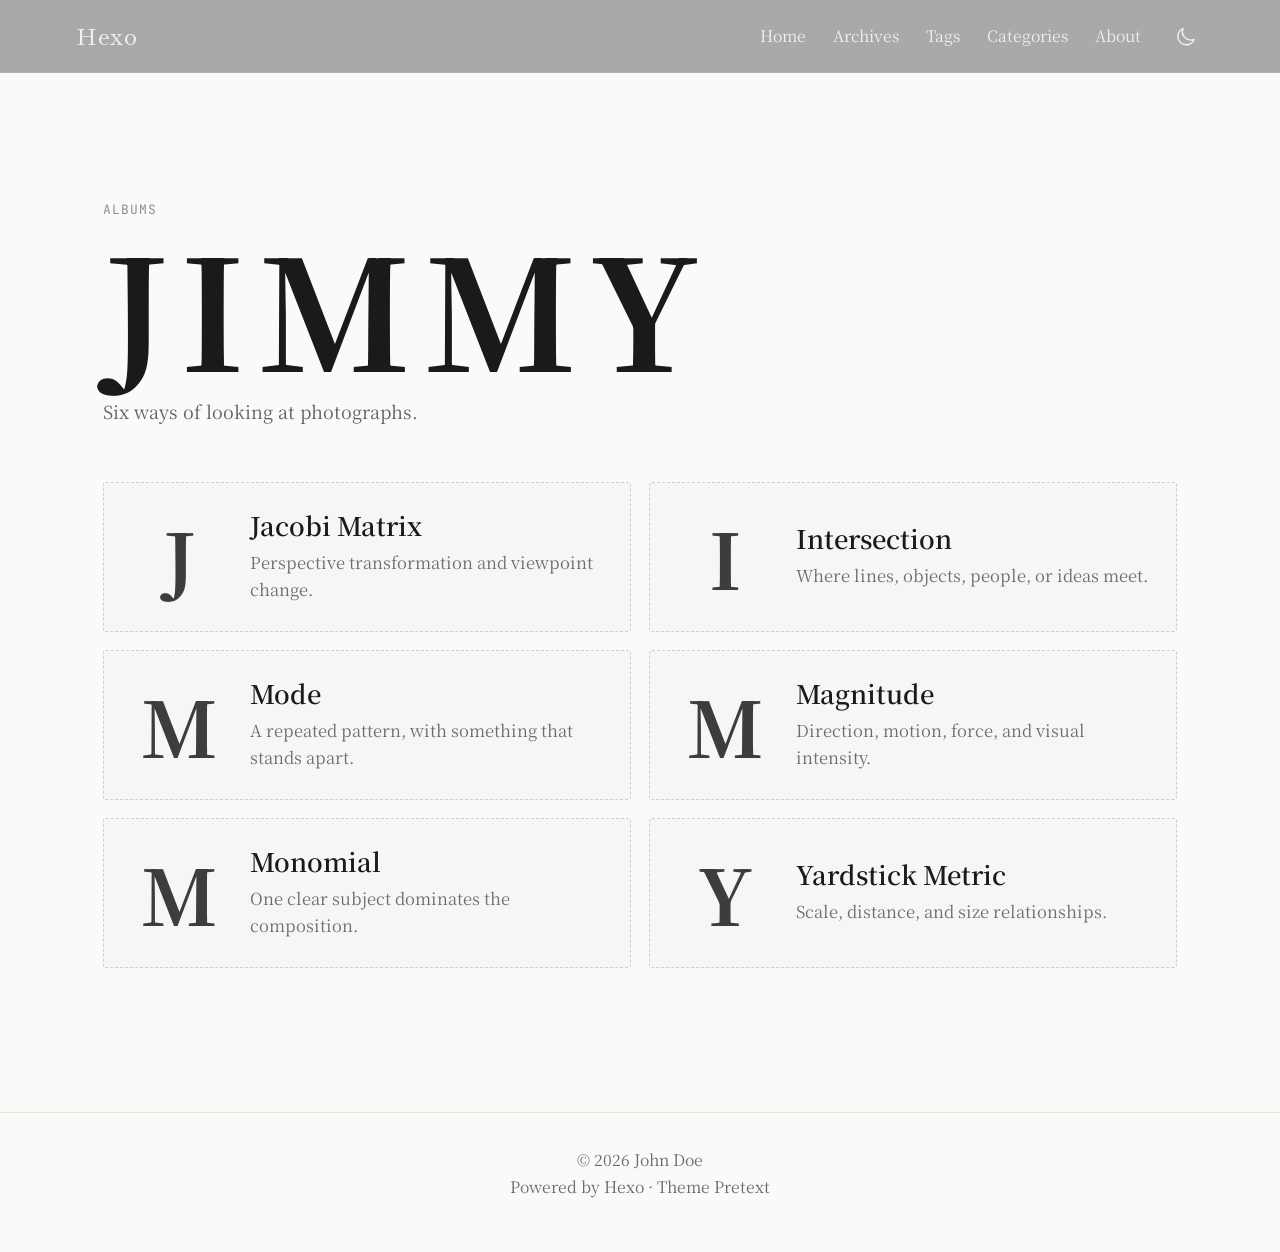
==== album_direct/index.html @ d6ed4d54 "Site updated: 2026-06-23 04:28:52" ====
<!DOCTYPE html>
<html lang="en">
<head>
  <meta charset="utf-8">
<meta name="viewport" content="width=device-width, initial-scale=1, maximum-scale=5">
<title>Albums | Hexo</title>


<meta name="author" content="John Doe">
<meta property="og:type" content="website">
<meta property="og:title" content="Albums">
<meta property="og:site_name" content="Hexo">

<link rel="icon" href="/favicon.png" type="image/png">
<link rel="canonical" href="http://example.com/album_direct/index.html">

<link rel="alternate" href="/atom.xml" title="Hexo" type="application/atom+xml">




<link rel="preconnect" href="https://fonts.googleapis.com">
<link rel="preconnect" href="https://fonts.gstatic.com" crossorigin>
<link href="https://fonts.googleapis.com/css2?family=JetBrains+Mono:wght@400;500;700&family=Noto+Serif+JP:wght@400;500;700&family=Noto+Serif+SC:wght@400;500;700&family=Shippori+Mincho:wght@400;500;700&display=swap" rel="stylesheet">



<link rel="stylesheet" href="/css/style.css">



<script>
(function(){
  var t = localStorage.getItem('theme');
  if (t === 'dark' || (!t && window.matchMedia('(prefers-color-scheme: dark)').matches)) {
    document.documentElement.classList.add('dark');
  }
})();
</script>



<meta name="generator" content="Hexo 8.1.2"></head>
<body class="bg-bg-light dark:bg-bg-dark text-text-primary dark:text-text-primary-dark font-body leading-relaxed min-h-screen flex flex-col ">
  <header class="site-header w-full border-b border-border-light dark:border-border-dark">
  <nav class="max-w-wide mx-auto px-4 sm:px-6 lg:px-8 h-16 flex items-center justify-between">
    <a href="/" class="font-heading text-xl font-medium tracking-wide hover:text-accent dark:hover:text-accent-dark transition-colors">
      Hexo
    </a>
    <div class="flex items-center gap-6">
      <ul class="hidden sm:flex items-center gap-6 text-sm">
        
        <li>
          <a href="/" class="text-text-secondary dark:text-text-secondary-dark hover:text-accent dark:hover:text-accent-dark transition-colors">
            Home
          </a>
        </li>
        
        <li>
          <a href="/archives" class="text-text-secondary dark:text-text-secondary-dark hover:text-accent dark:hover:text-accent-dark transition-colors">
            Archives
          </a>
        </li>
        
        <li>
          <a href="/tags" class="text-text-secondary dark:text-text-secondary-dark hover:text-accent dark:hover:text-accent-dark transition-colors">
            Tags
          </a>
        </li>
        
        <li>
          <a href="/categories" class="text-text-secondary dark:text-text-secondary-dark hover:text-accent dark:hover:text-accent-dark transition-colors">
            Categories
          </a>
        </li>
        
        <li>
          <a href="/about" class="text-text-secondary dark:text-text-secondary-dark hover:text-accent dark:hover:text-accent-dark transition-colors">
            About
          </a>
        </li>
        
      </ul>
      <button id="dark-mode-toggle" class="p-1.5 text-text-secondary dark:text-text-secondary-dark hover:text-accent dark:hover:text-accent-dark transition-colors" aria-label="Toggle dark mode">
  <svg class="w-5 h-5 dark:hidden" fill="none" stroke="currentColor" viewBox="0 0 24 24"><path stroke-linecap="round" stroke-linejoin="round" stroke-width="1.5" d="M20.354 15.354A9 9 0 018.646 3.646 9.003 9.003 0 0012 21a9.003 9.003 0 008.354-5.646z"/></svg>
  <svg class="w-5 h-5 hidden dark:block" fill="none" stroke="currentColor" viewBox="0 0 24 24"><path stroke-linecap="round" stroke-linejoin="round" stroke-width="1.5" d="M12 3v1m0 16v1m9-9h-1M4 12H3m15.364 6.364l-.707-.707M6.343 6.343l-.707-.707m12.728 0l-.707.707M6.343 17.657l-.707.707M16 12a4 4 0 11-8 0 4 4 0 018 0z"/></svg>
</button>

      <button id="mobile-menu-btn" class="sm:hidden p-1 text-text-secondary dark:text-text-secondary-dark" aria-label="Home">
        <svg class="w-6 h-6" fill="none" stroke="currentColor" viewBox="0 0 24 24"><path stroke-linecap="round" stroke-linejoin="round" stroke-width="1.5" d="M4 6h16M4 12h16M4 18h16"/></svg>
      </button>
    </div>
  </nav>
  <div id="mobile-menu" class="sm:hidden hidden border-t border-border-light dark:border-border-dark">
    <ul class="px-4 py-3 space-y-2">
      
      <li>
        <a href="/" class="block py-1 text-sm text-text-secondary dark:text-text-secondary-dark hover:text-accent dark:hover:text-accent-dark transition-colors">
          Home
        </a>
      </li>
      
      <li>
        <a href="/archives" class="block py-1 text-sm text-text-secondary dark:text-text-secondary-dark hover:text-accent dark:hover:text-accent-dark transition-colors">
          Archives
        </a>
      </li>
      
      <li>
        <a href="/tags" class="block py-1 text-sm text-text-secondary dark:text-text-secondary-dark hover:text-accent dark:hover:text-accent-dark transition-colors">
          Tags
        </a>
      </li>
      
      <li>
        <a href="/categories" class="block py-1 text-sm text-text-secondary dark:text-text-secondary-dark hover:text-accent dark:hover:text-accent-dark transition-colors">
          Categories
        </a>
      </li>
      
      <li>
        <a href="/about" class="block py-1 text-sm text-text-secondary dark:text-text-secondary-dark hover:text-accent dark:hover:text-accent-dark transition-colors">
          About
        </a>
      </li>
      
    </ul>
  </div>
</header>

  <main class="flex-1 w-full max-w-wide mx-auto px-4 sm:px-6 lg:px-8 py-8 sm:py-12">
    

<div class="album-nav-page">
  <header class="album-nav-header">
    <div class="album-label">Albums</div>
    <h1>JIMMY</h1>
    <p>Six ways of looking at photographs.</p>
  </header>

  <div class="album-nav-grid">
    
      <a class="album-nav-card" href="/albums/jacobi-matrix/">
        <div class="album-nav-letter">J</div>
        <div class="album-nav-content">
          <h2>Jacobi Matrix</h2>
          <p>Perspective transformation and viewpoint change.</p>
        </div>
      </a>
    
      <a class="album-nav-card" href="/albums/intersection/">
        <div class="album-nav-letter">I</div>
        <div class="album-nav-content">
          <h2>Intersection</h2>
          <p>Where lines, objects, people, or ideas meet.</p>
        </div>
      </a>
    
      <a class="album-nav-card" href="/albums/mode/">
        <div class="album-nav-letter">M</div>
        <div class="album-nav-content">
          <h2>Mode</h2>
          <p>A repeated pattern, with something that stands apart.</p>
        </div>
      </a>
    
      <a class="album-nav-card" href="/albums/magnitude/">
        <div class="album-nav-letter">M</div>
        <div class="album-nav-content">
          <h2>Magnitude</h2>
          <p>Direction, motion, force, and visual intensity.</p>
        </div>
      </a>
    
      <a class="album-nav-card" href="/albums/monomial/">
        <div class="album-nav-letter">M</div>
        <div class="album-nav-content">
          <h2>Monomial</h2>
          <p>One clear subject dominates the composition.</p>
        </div>
      </a>
    
      <a class="album-nav-card" href="/albums/yardstick-metric/">
        <div class="album-nav-letter">Y</div>
        <div class="album-nav-content">
          <h2>Yardstick Metric</h2>
          <p>Scale, distance, and size relationships.</p>
        </div>
      </a>
    
  </div>
</div>

  </main>
  <footer class="w-full border-t border-border-light dark:border-border-dark mt-auto">
  <div class="max-w-wide mx-auto px-4 sm:px-6 lg:px-8 py-8 text-center text-sm text-text-secondary dark:text-text-secondary-dark">
    <p>
      &copy; 2026 John Doe
    </p>
    <p class="mt-1">
      Powered by <a href="https://hexo.io" class="hover:text-accent dark:hover:text-accent-dark transition-colors" target="_blank" rel="noopener">Hexo</a>
      &middot;
      Theme <a href="https://github.com/hexo-theme-pretext" class="hover:text-accent dark:hover:text-accent-dark transition-colors" target="_blank" rel="noopener">Pretext</a>
    </p>
    
    <div class="mt-4 flex items-center justify-center gap-4">
      
      
      
    </div>
    
  </div>
</footer>

  
  <button id="back-to-top" class="fixed bottom-6 right-6 w-10 h-10 bg-accent dark:bg-accent-dark text-white rounded-full opacity-0 pointer-events-none transition-opacity duration-300 flex items-center justify-center hover:opacity-90 z-50" aria-label="Back to top">
    <svg class="w-5 h-5" fill="none" stroke="currentColor" viewBox="0 0 24 24"><path stroke-linecap="round" stroke-linejoin="round" stroke-width="2" d="M5 15l7-7 7 7"/></svg>
  </button>
  
  
<script src="/js/main.js"></script>

</body>
</html>
---- css/style.css ----
*,:after,:before{--tw-border-spacing-x:0;--tw-border-spacing-y:0;--tw-translate-x:0;--tw-translate-y:0;--tw-rotate:0;--tw-skew-x:0;--tw-skew-y:0;--tw-scale-x:1;--tw-scale-y:1;--tw-pan-x: ;--tw-pan-y: ;--tw-pinch-zoom: ;--tw-scroll-snap-strictness:proximity;--tw-gradient-from-position: ;--tw-gradient-via-position: ;--tw-gradient-to-position: ;--tw-ordinal: ;--tw-slashed-zero: ;--tw-numeric-figure: ;--tw-numeric-spacing: ;--tw-numeric-fraction: ;--tw-ring-inset: ;--tw-ring-offset-width:0px;--tw-ring-offset-color:#fff;--tw-ring-color:rgba(59,130,246,.5);--tw-ring-offset-shadow:0 0 #0000;--tw-ring-shadow:0 0 #0000;--tw-shadow:0 0 #0000;--tw-shadow-colored:0 0 #0000;--tw-blur: ;--tw-brightness: ;--tw-contrast: ;--tw-grayscale: ;--tw-hue-rotate: ;--tw-invert: ;--tw-saturate: ;--tw-sepia: ;--tw-drop-shadow: ;--tw-backdrop-blur: ;--tw-backdrop-brightness: ;--tw-backdrop-contrast: ;--tw-backdrop-grayscale: ;--tw-backdrop-hue-rotate: ;--tw-backdrop-invert: ;--tw-backdrop-opacity: ;--tw-backdrop-saturate: ;--tw-backdrop-sepia: ;--tw-contain-size: ;--tw-contain-layout: ;--tw-contain-paint: ;--tw-contain-style: }::backdrop{--tw-border-spacing-x:0;--tw-border-spacing-y:0;--tw-translate-x:0;--tw-translate-y:0;--tw-rotate:0;--tw-skew-x:0;--tw-skew-y:0;--tw-scale-x:1;--tw-scale-y:1;--tw-pan-x: ;--tw-pan-y: ;--tw-pinch-zoom: ;--tw-scroll-snap-strictness:proximity;--tw-gradient-from-position: ;--tw-gradient-via-position: ;--tw-gradient-to-position: ;--tw-ordinal: ;--tw-slashed-zero: ;--tw-numeric-figure: ;--tw-numeric-spacing: ;--tw-numeric-fraction: ;--tw-ring-inset: ;--tw-ring-offset-width:0px;--tw-ring-offset-color:#fff;--tw-ring-color:rgba(59,130,246,.5);--tw-ring-offset-shadow:0 0 #0000;--tw-ring-shadow:0 0 #0000;--tw-shadow:0 0 #0000;--tw-shadow-colored:0 0 #0000;--tw-blur: ;--tw-brightness: ;--tw-contrast: ;--tw-grayscale: ;--tw-hue-rotate: ;--tw-invert: ;--tw-saturate: ;--tw-sepia: ;--tw-drop-shadow: ;--tw-backdrop-blur: ;--tw-backdrop-brightness: ;--tw-backdrop-contrast: ;--tw-backdrop-grayscale: ;--tw-backdrop-hue-rotate: ;--tw-backdrop-invert: ;--tw-backdrop-opacity: ;--tw-backdrop-saturate: ;--tw-backdrop-sepia: ;--tw-contain-size: ;--tw-contain-layout: ;--tw-contain-paint: ;--tw-contain-style: }/*! tailwindcss v3.4.19 | MIT License | https://tailwindcss.com*/*,:after,:before{box-sizing:border-box;border:0 solid #e5e7eb}:after,:before{--tw-content:""}:host,html{line-height:1.5;-webkit-text-size-adjust:100%;-moz-tab-size:4;-o-tab-size:4;tab-size:4;font-family:ui-sans-serif,system-ui,sans-serif,Apple Color Emoji,Segoe UI Emoji,Segoe UI Symbol,Noto Color Emoji;font-feature-settings:normal;font-variation-settings:normal;-webkit-tap-highlight-color:transparent}body{margin:0;line-height:inherit}hr{height:0;color:inherit;border-top-width:1px}abbr:where([title]){-webkit-text-decoration:underline dotted;text-decoration:underline dotted}h1,h2,h3,h4,h5,h6{font-size:inherit;font-weight:inherit}a{color:inherit;text-decoration:inherit}b,strong{font-weight:bolder}code,kbd,pre,samp{font-family:JetBrains Mono,Fira Code,monospace;font-feature-settings:normal;font-variation-settings:normal;font-size:1em}small{font-size:80%}sub,sup{font-size:75%;line-height:0;position:relative;vertical-align:baseline}sub{bottom:-.25em}sup{top:-.5em}table{text-indent:0;border-color:inherit;border-collapse:collapse}button,input,optgroup,select,textarea{font-family:inherit;font-feature-settings:inherit;font-variation-settings:inherit;font-size:100%;font-weight:inherit;line-height:inherit;letter-spacing:inherit;color:inherit;margin:0;padding:0}button,select{text-transform:none}button,input:where([type=button]),input:where([type=reset]),input:where([type=submit]){-webkit-appearance:button;background-color:transparent;background-image:none}:-moz-focusring{outline:auto}:-moz-ui-invalid{box-shadow:none}progress{vertical-align:baseline}::-webkit-inner-spin-button,::-webkit-outer-spin-button{height:auto}[type=search]{-webkit-appearance:textfield;outline-offset:-2px}::-webkit-search-decoration{-webkit-appearance:none}::-webkit-file-upload-button{-webkit-appearance:button;font:inherit}summary{display:list-item}blockquote,dd,dl,figure,h1,h2,h3,h4,h5,h6,hr,p,pre{margin:0}fieldset{margin:0}fieldset,legend{padding:0}menu,ol,ul{list-style:none;margin:0;padding:0}dialog{padding:0}textarea{resize:vertical}input::-moz-placeholder,textarea::-moz-placeholder{opacity:1;color:#9ca3af}input::placeholder,textarea::placeholder{opacity:1;color:#9ca3af}[role=button],button{cursor:pointer}:disabled{cursor:default}audio,canvas,embed,iframe,img,object,svg,video{display:block;vertical-align:middle}img,video{max-width:100%;height:auto}[hidden]:where(:not([hidden=until-found])){display:none}html{font-size:16px;scroll-behavior:smooth}@media (min-width:768px){html{font-size:18px}}body{-webkit-font-smoothing:antialiased;-moz-osx-font-smoothing:grayscale}::-moz-selection{background-color:#3acce8;color:#fff}::selection{background-color:#3acce8;color:#fff}.dark ::-moz-selection{background-color:#e8563a;color:#fff}.dark ::selection{background-color:#e8563a;color:#fff}.prose p{margin-bottom:1.5em}.prose h1,.prose h2,.prose h3,.prose h4{margin-top:2em;margin-bottom:.75em}.prose h1{font-size:2em}.prose h2{font-size:1.5em}.prose h3{font-size:1.25em}.prose h4{font-size:1.1em}.prose img{max-width:100%;height:auto}.prose blockquote{padding-left:1em;border-left-width:3px;font-style:normal}.prose pre{padding:1em;overflow-x:auto;line-height:1.6}.prose code,.prose pre{font-size:.875em}.prose pre code{background:none;padding:0}.prose figure.highlight{margin:1.5em 0;overflow-x:auto}.prose figure.highlight table{width:auto;border:none}.prose figure.highlight td{border:none;padding:0}.prose figure.highlight .gutter{padding-right:.75em;text-align:right;color:#999;-webkit-user-select:none;-moz-user-select:none;user-select:none}.prose embed,.prose iframe,.prose object,.prose video{max-width:100%}.prose ol,.prose ul{padding-left:1.5em;margin-bottom:1.5em}.prose ul{list-style-type:disc}.prose ol{list-style-type:decimal}.prose li{margin-bottom:.25em}.prose table{width:100%;border-collapse:collapse;margin-bottom:1.5em}.prose td,.prose th{padding:.5em .75em;border:1px solid #e8e6e3;text-align:left}.dark .prose td,.dark .prose th{border-color:#2a2a2a}.prose th{font-weight:500;background:#f5f5f3}.dark .prose th{background:#1a1a1a}.prose hr{border:none;border-top:1px solid #e8e6e3;margin:2em 0}.dark .prose hr{border-color:#2a2a2a}.prose a{text-decoration:none;transition:color .2s}.prose a:hover{text-decoration:underline}.prose-excerpt p{margin-bottom:.75em}.prose-excerpt p:last-child{margin-bottom:0}.toc-nav ol{list-style:none;padding-left:1em}.toc-nav>ol{padding-left:0}.toc-nav a{color:inherit;text-decoration:none;transition:color .2s}.toc-nav a:hover{color:#3acce8}.dark .toc-nav a:hover{color:#e8563a}#hexo-blog-encrypt{max-width:720px;margin:0 auto;padding:3rem 0}.dark #hexo-blog-encrypt .hbe-abstract{color:#8a8a8a}.dark #hexo-blog-encrypt .hbe-input-container input[type=password]{color:#e0ded8;background:#121212;border-color:#2a2a2a}.dark #hexo-blog-encrypt .hbe-input-container input[type=password]:focus{border-color:#e8563a}.dark #hexo-blog-encrypt .hbe-input-container input[type=password]::-moz-placeholder{color:#8a8a8a}.dark #hexo-blog-encrypt .hbe-input-container input[type=password]::placeholder{color:#8a8a8a}.dark #hexo-blog-encrypt .hbe-input-container button{color:#8a8a8a;border-color:#2a2a2a}.dark #hexo-blog-encrypt .hbe-input-container button:hover{color:#e8563a;border-color:#e8563a}.pointer-events-none{pointer-events:none}.visible{visibility:visible}.fixed{position:fixed}.absolute{position:absolute}.relative{position:relative}.sticky{position:sticky}.-bottom-3{bottom:-.75rem}.-top-3{top:-.75rem}.bottom-6{bottom:1.5rem}.left-4{left:1rem}.right-4{right:1rem}.right-6{right:1.5rem}.top-3{top:.75rem}.z-10{z-index:10}.z-50{z-index:50}.order-first{order:-9999}.float-right{float:right}.mx-auto{margin-left:auto;margin-right:auto}.mb-0\.5{margin-bottom:.125rem}.mb-10{margin-bottom:2.5rem}.mb-3{margin-bottom:.75rem}.mb-4{margin-bottom:1rem}.mb-6{margin-bottom:1.5rem}.mb-8{margin-bottom:2rem}.ml-2{margin-left:.5rem}.mt-0\.5{margin-top:.125rem}.mt-1{margin-top:.25rem}.mt-12{margin-top:3rem}.mt-2{margin-top:.5rem}.mt-3{margin-top:.75rem}.mt-4{margin-top:1rem}.mt-6{margin-top:1.5rem}.mt-8{margin-top:2rem}.mt-auto{margin-top:auto}.block{display:block}.inline-block{display:inline-block}.inline{display:inline}.flex{display:flex}.inline-flex{display:inline-flex}.hidden{display:none}.h-10{height:2.5rem}.h-16{height:4rem}.h-20{height:5rem}.h-3{height:.75rem}.h-5{height:1.25rem}.h-6{height:1.5rem}.h-\[56px\]{height:56px}.h-auto{height:auto}.h-full{height:100%}.min-h-screen{min-height:100vh}.w-10{width:2.5rem}.w-20{width:5rem}.w-3{width:.75rem}.w-5{width:1.25rem}.w-6{width:1.5rem}.w-\[80px\]{width:80px}.w-full{width:100%}.min-w-0{min-width:0}.max-w-content{max-width:720px}.max-w-lg{max-width:32rem}.max-w-none{max-width:none}.max-w-wide{max-width:1200px}.flex-1{flex:1 1 0%}.flex-shrink-0{flex-shrink:0}.rotate-45{--tw-rotate:45deg;transform:translate(var(--tw-translate-x),var(--tw-translate-y)) rotate(var(--tw-rotate)) skewX(var(--tw-skew-x)) skewY(var(--tw-skew-y)) scaleX(var(--tw-scale-x)) scaleY(var(--tw-scale-y))}.cursor-not-allowed{cursor:not-allowed}.cursor-pointer{cursor:pointer}.flex-col{flex-direction:column}.flex-wrap{flex-wrap:wrap}.items-start{align-items:flex-start}.items-center{align-items:center}.items-baseline{align-items:baseline}.justify-center{justify-content:center}.justify-between{justify-content:space-between}.gap-1{gap:.25rem}.gap-1\.5{gap:.375rem}.gap-2{gap:.5rem}.gap-2\.5{gap:.625rem}.gap-3{gap:.75rem}.gap-4{gap:1rem}.gap-6{gap:1.5rem}.space-y-0>:not([hidden])~:not([hidden]){--tw-space-y-reverse:0;margin-top:calc(0px*(1 - var(--tw-space-y-reverse)));margin-bottom:calc(0px*var(--tw-space-y-reverse))}.space-y-2>:not([hidden])~:not([hidden]){--tw-space-y-reverse:0;margin-top:calc(.5rem*(1 - var(--tw-space-y-reverse)));margin-bottom:calc(.5rem*var(--tw-space-y-reverse))}.space-y-3>:not([hidden])~:not([hidden]){--tw-space-y-reverse:0;margin-top:calc(.75rem*(1 - var(--tw-space-y-reverse)));margin-bottom:calc(.75rem*var(--tw-space-y-reverse))}.overflow-hidden{overflow:hidden}.overflow-x-hidden{overflow-x:hidden}.rounded{border-radius:.25rem}.rounded-full{border-radius:9999px}.rounded-lg{border-radius:.5rem}.rounded-sm{border-radius:.125rem}.border{border-width:1px}.border-b{border-bottom-width:1px}.border-t{border-top-width:1px}.border-dashed{border-style:dashed}.border-dotted{border-style:dotted}.border-border-light{--tw-border-opacity:1;border-color:rgb(232 230 227/var(--tw-border-opacity,1))}.bg-accent{--tw-bg-opacity:1;background-color:rgb(58 204 232/var(--tw-bg-opacity,1))}.bg-bg-light{--tw-bg-opacity:1;background-color:rgb(250 250 248/var(--tw-bg-opacity,1))}.bg-bg-light\/80{background-color:hsla(60,17%,98%,.8)}.p-1{padding:.25rem}.p-1\.5{padding:.375rem}.p-4{padding:1rem}.px-2{padding-left:.5rem;padding-right:.5rem}.px-2\.5{padding-left:.625rem;padding-right:.625rem}.px-3{padding-left:.75rem;padding-right:.75rem}.px-4{padding-left:1rem;padding-right:1rem}.px-5{padding-left:1.25rem;padding-right:1.25rem}.py-0\.5{padding-top:.125rem;padding-bottom:.125rem}.py-1{padding-top:.25rem;padding-bottom:.25rem}.py-1\.5{padding-top:.375rem;padding-bottom:.375rem}.py-2{padding-top:.5rem;padding-bottom:.5rem}.py-20{padding-top:5rem;padding-bottom:5rem}.py-3{padding-top:.75rem;padding-bottom:.75rem}.py-4{padding-top:1rem;padding-bottom:1rem}.py-8{padding-top:2rem;padding-bottom:2rem}.pb-10{padding-bottom:2.5rem}.pb-4{padding-bottom:1rem}.pb-6{padding-bottom:1.5rem}.pt-14{padding-top:3.5rem}.pt-3{padding-top:.75rem}.pt-6{padding-top:1.5rem}.pt-8{padding-top:2rem}.text-center{text-align:center}.text-right{text-align:right}.font-body{font-family:"Noto Serif JP","Noto Serif SC",Georgia,serif}.font-heading{font-family:Shippori Mincho,"Noto Serif JP",serif}.font-mono{font-family:JetBrains Mono,Fira Code,monospace}.text-3xl{font-size:1.875rem;line-height:2.25rem}.text-4xl{font-size:2.25rem;line-height:2.5rem}.text-6xl{font-size:3.75rem;line-height:1}.text-\[10px\]{font-size:10px}.text-\[11px\]{font-size:11px}.text-lg{font-size:1.125rem;line-height:1.75rem}.text-sm{font-size:.875rem;line-height:1.25rem}.text-xl{font-size:1.25rem;line-height:1.75rem}.text-xs{font-size:.75rem;line-height:1rem}.font-medium{font-weight:500}.uppercase{text-transform:uppercase}.tabular-nums{--tw-numeric-spacing:tabular-nums;font-variant-numeric:var(--tw-ordinal) var(--tw-slashed-zero) var(--tw-numeric-figure) var(--tw-numeric-spacing) var(--tw-numeric-fraction)}.leading-loose{line-height:2}.leading-none{line-height:1}.leading-relaxed{line-height:1.8}.leading-snug{line-height:1.375}.leading-tight{line-height:1.25}.tracking-wide{letter-spacing:.025em}.tracking-wider{letter-spacing:.05em}.text-accent{--tw-text-opacity:1;color:rgb(58 204 232/var(--tw-text-opacity,1))}.text-text-primary{--tw-text-opacity:1;color:rgb(26 26 26/var(--tw-text-opacity,1))}.text-text-secondary{--tw-text-opacity:1;color:rgb(107 107 107/var(--tw-text-opacity,1))}.text-white{--tw-text-opacity:1;color:rgb(255 255 255/var(--tw-text-opacity,1))}.opacity-0{opacity:0}.opacity-40{opacity:.4}.opacity-50{opacity:.5}.opacity-60{opacity:.6}.opacity-70{opacity:.7}.backdrop-blur-sm{--tw-backdrop-blur:blur(4px);backdrop-filter:var(--tw-backdrop-blur) var(--tw-backdrop-brightness) var(--tw-backdrop-contrast) var(--tw-backdrop-grayscale) var(--tw-backdrop-hue-rotate) var(--tw-backdrop-invert) var(--tw-backdrop-opacity) var(--tw-backdrop-saturate) var(--tw-backdrop-sepia)}.transition-colors{transition-property:color,background-color,border-color,text-decoration-color,fill,stroke;transition-timing-function:cubic-bezier(.4,0,.2,1);transition-duration:.15s}.transition-opacity{transition-property:opacity;transition-timing-function:cubic-bezier(.4,0,.2,1);transition-duration:.15s}.duration-300{transition-duration:.3s}.last\:border-b-0:last-child{border-bottom-width:0}.hover\:border-accent:hover{--tw-border-opacity:1;border-color:rgb(58 204 232/var(--tw-border-opacity,1))}.hover\:text-accent:hover{--tw-text-opacity:1;color:rgb(58 204 232/var(--tw-text-opacity,1))}.hover\:underline:hover{text-decoration-line:underline}.hover\:opacity-90:hover{opacity:.9}.group:hover .group-hover\:text-accent{--tw-text-opacity:1;color:rgb(58 204 232/var(--tw-text-opacity,1))}.dark\:block:is(.dark *){display:block}.dark\:hidden:is(.dark *){display:none}.dark\:border-border-dark:is(.dark *){--tw-border-opacity:1;border-color:rgb(42 42 42/var(--tw-border-opacity,1))}.dark\:bg-accent-dark:is(.dark *){--tw-bg-opacity:1;background-color:rgb(232 86 58/var(--tw-bg-opacity,1))}.dark\:bg-bg-dark:is(.dark *){--tw-bg-opacity:1;background-color:rgb(18 18 18/var(--tw-bg-opacity,1))}.dark\:bg-bg-dark\/80:is(.dark *){background-color:hsla(0,0%,7%,.8)}.dark\:text-accent-dark:is(.dark *){--tw-text-opacity:1;color:rgb(232 86 58/var(--tw-text-opacity,1))}.dark\:text-text-primary-dark:is(.dark *){--tw-text-opacity:1;color:rgb(224 222 216/var(--tw-text-opacity,1))}.dark\:text-text-secondary-dark:is(.dark *){--tw-text-opacity:1;color:rgb(138 138 138/var(--tw-text-opacity,1))}.dark\:hover\:border-accent-dark:hover:is(.dark *){--tw-border-opacity:1;border-color:rgb(232 86 58/var(--tw-border-opacity,1))}.dark\:hover\:text-accent-dark:hover:is(.dark *){--tw-text-opacity:1;color:rgb(232 86 58/var(--tw-text-opacity,1))}.group:hover .dark\:group-hover\:text-accent-dark:is(.dark *){--tw-text-opacity:1;color:rgb(232 86 58/var(--tw-text-opacity,1))}@media (min-width:640px){.sm\:mb-12{margin-bottom:3rem}.sm\:flex{display:flex}.sm\:hidden{display:none}.sm\:px-6{padding-left:1.5rem;padding-right:1.5rem}.sm\:py-12{padding-top:3rem;padding-bottom:3rem}.sm\:text-2xl{font-size:1.5rem;line-height:2rem}.sm\:text-4xl{font-size:2.25rem;line-height:2.5rem}.sm\:text-6xl{font-size:3.75rem;line-height:1}.sm\:text-8xl{font-size:6rem;line-height:1}.sm\:text-sm{font-size:.875rem;line-height:1.25rem}}@media (min-width:1024px){.lg\:order-last{order:9999}.lg\:mx-0{margin-left:0;margin-right:0}.lg\:w-64{width:16rem}.lg\:w-\[50\%\]{width:50%}.lg\:flex-1{flex:1 1 0%}.lg\:flex-shrink-0{flex-shrink:0}.lg\:flex-row{flex-direction:row}.lg\:gap-6{gap:1.5rem}.lg\:px-8{padding-left:2rem;padding-right:2rem}.lg\:text-left{text-align:left}}
.homepage-hero {
  position: relative;
  width: 100vw;
  height: calc(100vh - 81px);
  margin-left: calc(50% - 50vw);
  margin-top: -81px;
  overflow: hidden;
}

.hero-video-wrap {
  position: relative;
  width: 100%;
  height: 100%;
  overflow: hidden;
  background: #000;
}

.hero-bg-video {
  position: absolute;
  inset: 0;
  width: 100%;
  height: 100%;
  object-fit: cover;
  animation: heroFade 2s ease;
  z-index: 0;
}

@keyframes heroFade {
  from {
    opacity: 0;
    transform: scale(1.05);
  }

  to {
    opacity: 1;
    transform: scale(1);
  }
}

.hero-dark-overlay {
  position: absolute;
  inset: 0;
  background:
    radial-gradient(circle at center, rgba(0,0,0,0.08), rgba(0,0,0,0.42)),
    rgba(0,0,0,0.18);
  z-index: 1;
}

.hero-title {
  position: absolute;
  left: 12%;
  top: 50%;
  transform: translateY(-50%);
  z-index: 3;
  display: flex;
  flex-direction: column;
  align-items: flex-start;
  justify-content: center;
  color: #fff;
  text-align: left;
  text-shadow:
    0 0 12px rgba(255,255,255,0.08);
}

.hero-title h1 {
  margin: 0 0 28px 0;
  font-size: clamp(4rem, 8vw, 8rem);
  font-weight: 700;
  letter-spacing: 0.06em;
  line-height: 1;
}

.hero-title p {
  font-size: clamp(1rem, 1.4vw, 1.3rem);
  line-height: 1.8;
  opacity: 0.88;
  max-width: 620px;
  margin: 0;
  padding-left: 64px;
}

.hero-scroll {
  position: absolute;
  left: 0;
  top: 145px;
  font-size: 3rem;
  line-height: 1;
  opacity: 0.65;
  animation: hero-bounce 1.6s infinite;
  z-index: 4;
}

@keyframes hero-bounce {
  0%, 100% { transform: translateY(0); }
  50% { transform: translateY(4px); }
}

.homepage-posts {
  padding: 5rem 0;
}

.site-header {
  position: fixed !important;
  top: 0;
  left: 0;
  right: 0;
  z-index: 100;
  background: rgba(18, 18, 18, 0.35) !important;
  backdrop-filter: blur(12px);
  -webkit-backdrop-filter: blur(12px);
  border-bottom-color: rgba(255, 255, 255, 0.12) !important;
}

.site-header a,
.site-header button {
  color: rgba(255, 255, 255, 0.82) !important;
}

.site-header a:hover {
  color: white !important;
}

.homepage-hero {
  margin-top: 0 !important;
}

html,
body {
  overflow-x: hidden;
}

.hero-video-wrap::after {
  content: "";
  position: absolute;
  left: 0;
  right: 0;
  bottom: 0;
  height: 50px;
  z-index: 1;
  pointer-events: none;
  background: linear-gradient(
    to bottom,
    rgba(18, 18, 18, 0) 0%,
    rgba(18, 18, 18, 0.45) 70%,
    rgba(18, 18, 18, 1) 100%
  );
  backdrop-filter: blur(8px);
  -webkit-backdrop-filter: blur(8px);
}

.hero-title h1 {
  animation: titleFloat 6s ease-in-out infinite !important;
}

.hero-title p {
  animation: subtitleFloat 6s ease-in-out infinite !important;
  animation-delay: 0.15s !important;
}

@keyframes titleFloat {
  0%, 100% {
    transform: translate3d(0, 0, 0);
  }
  50% {
    transform: translate3d(0, -8px, 0);
  }
}

@keyframes subtitleFloat {
  0%, 100% {
    transform: translate3d(0, 0, 0);
  }
  50% {
    transform: translate3d(0, -6px, 0);
  }
}

.film-overlay {
  position: absolute;
  left: 0;
  right: 0;
  top: -100%;
  height: 300%;
  z-index: 2;
  pointer-events: none;

  opacity: 0.18;
  mix-blend-mode: soft-light;

  background:
    repeating-linear-gradient(
      to bottom,
      rgba(255,255,255,0.08) 0px,
      rgba(255,255,255,0.08) 1px,
      transparent 1px,
      transparent 5px
    );

  animation:
    filmScan 1.8s linear infinite,
    filmFlicker 3.5s ease-in-out infinite;
}

@keyframes filmScan {
  from {
    transform: translateY(0);
  }
  to {
    transform: translateY(40px);
  }
}

@keyframes filmFlicker {
  0%, 100% {
    opacity: 0.12;
  }
  45% {
    opacity: 0.18;
  }
  50% {
    opacity: 0.22;
  }
  55% {
    opacity: 0.15;
  }
}

.hero-name {
  white-space: nowrap;
}

.hero-letter {
  display: inline-block;
  transition:
    color 0.12s ease,
    text-shadow 0.12s ease,
    transform 0.12s ease,
    opacity 0.12s ease;
}

.hero-letter.active {
  color: #ffffff;
  opacity: 1;
  transform: translateY(-4px) scale(1.06);
  text-shadow:
    0 0 14px rgba(255,255,255,0.65),
    0 0 34px rgba(255,255,255,0.22);
}

.hero-dai {
  display: inline-block;
  margin-left: 0.22em;
  opacity: 0.82;
}

.hero-concept {
  margin: 0;
  padding-left: 64px;
  max-width: 720px;
  color: rgba(255,255,255,0.88);
}

.hero-concept-word {
  font-size: clamp(1.1rem, 1.6vw, 1.55rem);
  line-height: 1.35;
  font-weight: 500;
  letter-spacing: 0.04em;
}

.hero-concept-desc {
  margin-top: 0.35rem;
  font-size: clamp(0.85rem, 1.1vw, 1.05rem);
  line-height: 1.65;
  opacity: 0.72;
}

.hero-concept-word.switching,
.hero-concept-desc.switching {
  animation: conceptSwitch 0.22s ease;
}

@keyframes conceptSwitch {
  from {
    opacity: 0.35;
    transform: translateY(4px);
  }

  to {
    opacity: 1;
    transform: translateY(0);
  }
}

.hero-bg-video.paused {
  animation: ambientBreath 8s ease-in-out infinite;
  animation: heroBreath 8s ease-in-out infinite;
}

@keyframes ambientBreath {
  0%, 100% {
    filter: brightness(1) contrast(1);
  }

  50% {
    filter: brightness(1.035) contrast(1.02);
  }
}

@keyframes heroBreath {
  0% {
    transform: scale(1);
    filter: brightness(1);
  }

  50% {
    transform: scale(1.015);
    filter: brightness(1.04);
  }

  100% {
    transform: scale(1);
    filter: brightness(1);
  }
}

.hero-concept {
  animation: heroConceptFloat 8s ease-in-out infinite;
}

@keyframes heroConceptFloat {
  0%,100% {
    transform: translateY(0);
    opacity: 1;
  }

  50% {
    transform: translateY(8px);
    opacity: 0.92;
  }
}

.album-page {
  max-width: 1200px;
  margin: 0 auto;
  padding: 8rem 1.5rem 5rem;
}

.album-header {
  margin-bottom: 3rem;
}

.album-kicker {
  font-family: JetBrains Mono, monospace;
  font-size: 0.75rem;
  opacity: 0.55;
  margin-bottom: 0.75rem;
}

.album-header h1 {
  font-size: clamp(3rem, 8vw, 7rem);
  line-height: 1;
  font-weight: 700;
  letter-spacing: 0.04em;
  margin: 0 0 1.5rem;
}

.album-math-toggle {
  font-family: JetBrains Mono, monospace;
  font-size: 0.8rem;
  opacity: 0.75;
  border: 1px dashed currentColor;
  padding: 0.55rem 0.9rem;
  border-radius: 999px;
}

.album-math-toggle:hover {
  opacity: 1;
}

.album-math-panel {
  max-width: 620px;
  margin-top: 1.25rem;
  opacity: 0;
  transform: translateY(-6px);
  max-height: 0;
  overflow: hidden;
  transition: all 0.35s ease;
}

.album-math-panel.active {
  opacity: 1;
  transform: translateY(0);
  max-height: 240px;
}

.album-math-text {
  line-height: 1.8;
  opacity: 0.75;
}

.album-grid {
  min-height: 300px;
  border-top: 1px dashed rgba(128,128,128,0.35);
  padding-top: 2rem;
}

.album-empty {
  font-family: JetBrains Mono, monospace;
  font-size: 0.8rem;
  opacity: 0.45;
}

/* Album page */

.album-page {
  max-width: 1440px;
  margin: 0 auto;
  padding: 8rem 2rem 5rem;
}

.album-hero {
  margin-bottom: 2.5rem;
}

.album-label {
  font-family: JetBrains Mono, Fira Code, monospace;
  font-size: 0.72rem;
  opacity: 0.48;
  margin-bottom: 0.85rem;
  letter-spacing: 0.08em;
  text-transform: uppercase;
}

.album-hero h1 {
  margin: 0;
  font-size: clamp(3.2rem, 8vw, 7rem);
  line-height: 0.95;
  font-weight: 700;
  letter-spacing: 0.035em;
}

.album-hero p {
  max-width: 680px;
  margin-top: 1.35rem;
  font-size: clamp(1rem, 1.4vw, 1.25rem);
  line-height: 1.75;
  opacity: 0.68;
}

.album-tabs {
  display: flex;
  gap: 1.4rem;
  margin-bottom: 2.25rem;
  border-top: 1px dashed rgba(128,128,128,0.32);
  border-bottom: 1px dashed rgba(128,128,128,0.32);
  padding: 0.9rem 0;
}

.album-tab {
  font-family: JetBrains Mono, Fira Code, monospace;
  font-size: 0.78rem;
  opacity: 0.42;
  transition: opacity 0.25s ease, transform 0.25s ease;
}

.album-tab span {
  opacity: 0;
  margin-right: 0.35rem;
  transition: opacity 0.25s ease;
}

.album-tab:hover {
  opacity: 0.75;
}

.album-tab.active {
  opacity: 0.95;
  transform: translateY(-1px);
}

.album-tab.active span {
  opacity: 1;
}

.album-panel {
  display: none;
}

.album-panel.active {
  display: block;
  animation: albumPanelIn 0.35s ease;
}

@keyframes albumPanelIn {
  from {
    opacity: 0;
    transform: translateY(8px);
  }
  to {
    opacity: 1;
    transform: translateY(0);
  }
}

.album-grid {
  min-height: 360px;
}

.album-empty {
  font-family: JetBrains Mono, Fira Code, monospace;
  font-size: 0.82rem;
  opacity: 0.42;
}

.album-concept-card {
  max-width: 760px;
  border: 1px dashed rgba(128,128,128,0.35);
  padding: 2rem;
  border-radius: 2px;
  background: rgba(128,128,128,0.035);
}

.album-concept-kicker {
  font-family: JetBrains Mono, Fira Code, monospace;
  font-size: 0.72rem;
  opacity: 0.45;
  margin-bottom: 1rem;
  text-transform: uppercase;
  letter-spacing: 0.08em;
}

.album-concept-card h2 {
  margin: 0 0 1rem;
  font-size: clamp(2rem, 4vw, 3.8rem);
  line-height: 1;
  font-weight: 700;
  letter-spacing: 0.03em;
}

.album-concept-card p {
  margin: 0;
  font-size: clamp(1rem, 1.25vw, 1.18rem);
  line-height: 1.9;
  opacity: 0.72;
}

@media (max-width: 640px) {
  .album-page {
    padding-top: 6rem;
  }

  .album-tabs {
    gap: 1rem;
  }

  .album-concept-card {
    padding: 1.4rem;
  }
}

.album-grid {
  column-count: 3;
  column-gap: 18px;
}

.album-photo {
  break-inside: avoid;
  margin-bottom: 18px;
  overflow: hidden;
  border-radius: 4px;
  background: rgba(255,255,255,0.03);
}

.album-photo img {
  width: 100%;
  display: block;
  opacity: 0.92;
  filter: saturate(0.92) contrast(1.03);
  transition:
    transform 0.45s ease,
    opacity 0.45s ease,
    filter 0.45s ease;
}

.album-photo:hover img {
  transform: scale(1.035);
  opacity: 1;
  filter: saturate(1.05) contrast(1.06);
}

@media (max-width: 1000px) {
  .album-grid {
    column-count: 2;
  }
}

@media (max-width: 640px) {
  .album-grid {
    column-count: 1;
  }
}

.lightbox {
  position: fixed;
  inset: 0;
  background: rgba(0,0,0,.92);
  display: flex;
  justify-content: center;
  align-items: center;
  opacity: 0;
  visibility: hidden;
  transition: opacity .25s ease;
  z-index: 9999;
  cursor: zoom-out;
}

.lightbox.active {
  opacity: 1;
  visibility: visible;
}

.lightbox img {
  max-width: 92vw;
  max-height: 92vh;
  object-fit: contain;
  transform: scale(.96);
  transition: transform .25s ease;
}

.lightbox.active img {
  transform: scale(1);
}

.lightbox-nav {
  position: absolute;

  top: 50%;
  transform: translateY(-50%);

  width: 54px;
  height: 54px;

  border: none;
  background: rgba(255,255,255,0.08);

  color: white;

  font-size: 24px;

  border-radius: 999px;

  cursor: pointer;

  opacity: 0.35;

  transition:
    opacity .25s ease,
    background .25s ease,
    transform .25s ease;

  z-index: 10000;
}

.lightbox-nav:hover {
  opacity: 1;
  background: rgba(255,255,255,0.18);
}

.lightbox-prev {
  left: 32px;
}

.lightbox-next {
  right: 32px;
}

/* Album navigation page */

.album-nav-page {
  max-width: 1200px;
  margin: 0 auto;
  padding: 8rem 1.5rem 5rem;
}

.album-nav-header {
  margin-bottom: 3rem;
}

.album-nav-header h1 {
  margin: 0;
  font-size: clamp(4rem, 12vw, 9rem);
  line-height: 0.9;
  font-weight: 700;
  letter-spacing: 0.08em;
}

.album-nav-header p {
  margin-top: 1.2rem;
  max-width: 620px;
  font-size: clamp(1rem, 1.4vw, 1.25rem);
  line-height: 1.75;
  opacity: 0.68;
}

.album-nav-grid {
  display: grid;
  grid-template-columns: repeat(2, minmax(0, 1fr));
  gap: 18px;
}

.album-nav-card {
  display: grid;
  grid-template-columns: 96px 1fr;
  gap: 1.25rem;
  align-items: center;

  min-height: 150px;
  padding: 1.5rem;

  border: 1px dashed rgba(128,128,128,0.34);
  border-radius: 3px;

  background: rgba(128,128,128,0.035);

  transition:
    transform .28s ease,
    background .28s ease,
    border-color .28s ease;
}

.album-nav-card:hover {
  transform: translateY(-4px);
  background: rgba(128,128,128,0.075);
  border-color: rgba(128,128,128,0.55);
}

.album-nav-letter {
  font-size: clamp(3rem, 6vw, 5rem);
  line-height: 1;
  font-weight: 700;
  opacity: 0.84;
  text-align: center;
}

.album-nav-content h2 {
  margin: 0 0 .55rem;
  font-size: clamp(1.25rem, 2vw, 1.8rem);
  line-height: 1.1;
  font-weight: 600;
}

.album-nav-content p {
  margin: 0;
  font-size: .92rem;
  line-height: 1.65;
  opacity: .62;
}

@media (max-width: 820px) {
  .album-nav-grid {
    grid-template-columns: 1fr;
  }

  .album-nav-card {
    grid-template-columns: 72px 1fr;
  }
}

@media (max-width: 520px) {
  .album-nav-page {
    padding-top: 6rem;
  }

  .album-nav-card {
    grid-template-columns: 1fr;
  }

  .album-nav-letter {
    text-align: left;
  }
}
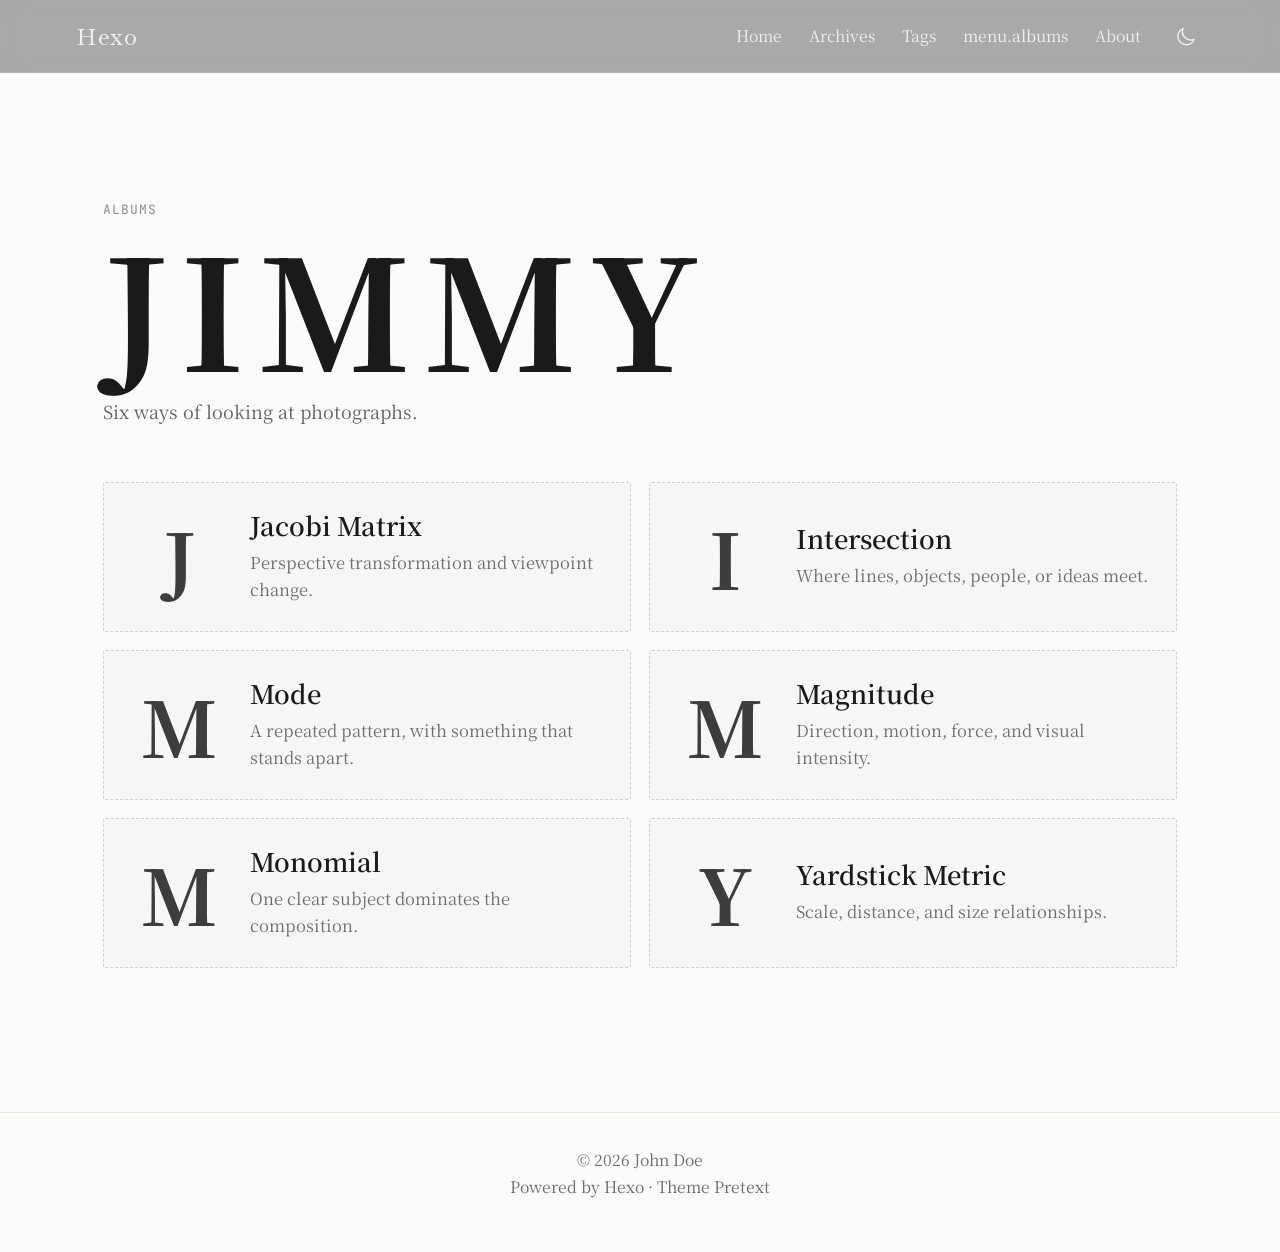
==== commit 63aa03fd: "Site updated: 2026-06-25 19:51:52" ====
--- a/album_direct/index.html
+++ b/album_direct/index.html
@@ -3,16 +3,16 @@
 <head>
   <meta charset="utf-8">
 <meta name="viewport" content="width=device-width, initial-scale=1, maximum-scale=5">
-<title>Albums | Hexo</title>
+<title>Magnitude | Hexo</title>
 
 
 <meta name="author" content="John Doe">
 <meta property="og:type" content="website">
-<meta property="og:title" content="Albums">
+<meta property="og:title" content="Magnitude">
 <meta property="og:site_name" content="Hexo">
 
 <link rel="icon" href="/favicon.png" type="image/png">
-<link rel="canonical" href="http://example.com/album_direct/index.html">
+<link rel="canonical" href="http://example.com/albums/magnitude/index.html">
 
 <link rel="alternate" href="/atom.xml" title="Hexo" type="application/atom+xml">
 
@@ -69,8 +69,8 @@
         </li>
         
         <li>
-          <a href="/categories" class="text-text-secondary dark:text-text-secondary-dark hover:text-accent dark:hover:text-accent-dark transition-colors">
-            Categories
+          <a href="/album_direct" class="text-text-secondary dark:text-text-secondary-dark hover:text-accent dark:hover:text-accent-dark transition-colors">
+            menu.albums
           </a>
         </li>
         
@@ -113,8 +113,8 @@
       </li>
       
       <li>
-        <a href="/categories" class="block py-1 text-sm text-text-secondary dark:text-text-secondary-dark hover:text-accent dark:hover:text-accent-dark transition-colors">
-          Categories
+        <a href="/album_direct" class="block py-1 text-sm text-text-secondary dark:text-text-secondary-dark hover:text-accent dark:hover:text-accent-dark transition-colors">
+          menu.albums
         </a>
       </li>
       
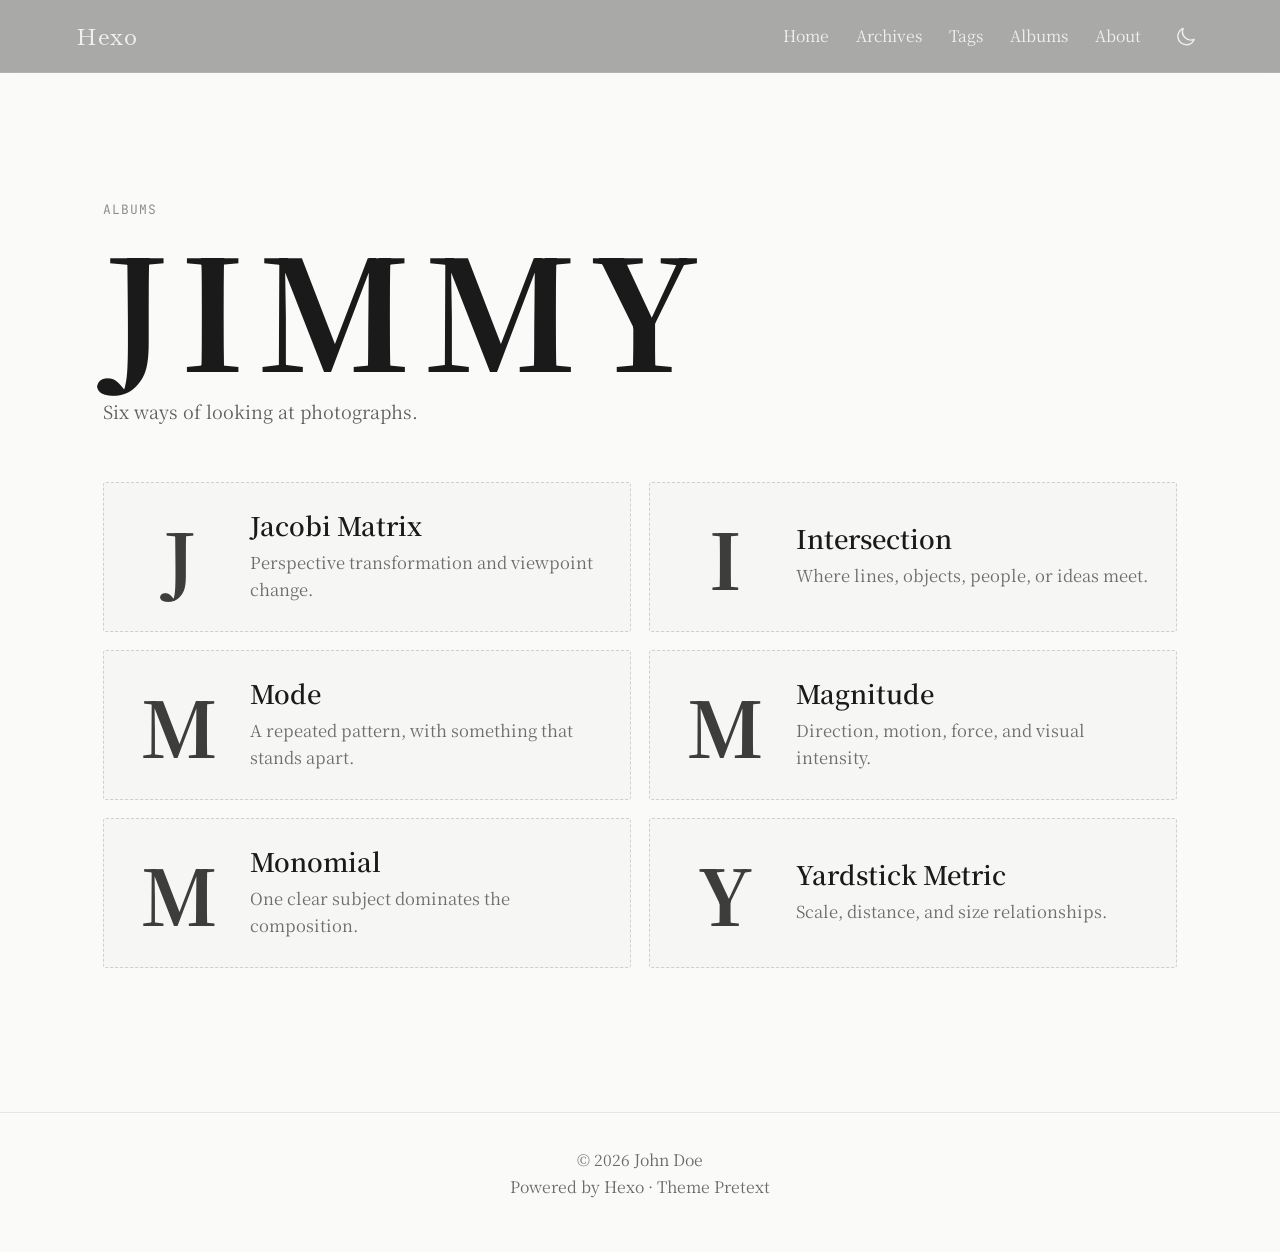
==== commit 521c0d3c: "Site updated: 2026-06-25 20:17:19" ====
--- a/album_direct/index.html
+++ b/album_direct/index.html
@@ -3,16 +3,16 @@
 <head>
   <meta charset="utf-8">
 <meta name="viewport" content="width=device-width, initial-scale=1, maximum-scale=5">
-<title>Magnitude | Hexo</title>
+<title>Mode | Hexo</title>
 
 
 <meta name="author" content="John Doe">
 <meta property="og:type" content="website">
-<meta property="og:title" content="Magnitude">
+<meta property="og:title" content="Mode">
 <meta property="og:site_name" content="Hexo">
 
 <link rel="icon" href="/favicon.png" type="image/png">
-<link rel="canonical" href="http://example.com/albums/magnitude/index.html">
+<link rel="canonical" href="http://example.com/albums/mode/index.html">
 
 <link rel="alternate" href="/atom.xml" title="Hexo" type="application/atom+xml">
 
@@ -70,7 +70,7 @@
         
         <li>
           <a href="/album_direct" class="text-text-secondary dark:text-text-secondary-dark hover:text-accent dark:hover:text-accent-dark transition-colors">
-            menu.albums
+            Albums
           </a>
         </li>
         
@@ -114,7 +114,7 @@
       
       <li>
         <a href="/album_direct" class="block py-1 text-sm text-text-secondary dark:text-text-secondary-dark hover:text-accent dark:hover:text-accent-dark transition-colors">
-          menu.albums
+          Albums
         </a>
       </li>
       
